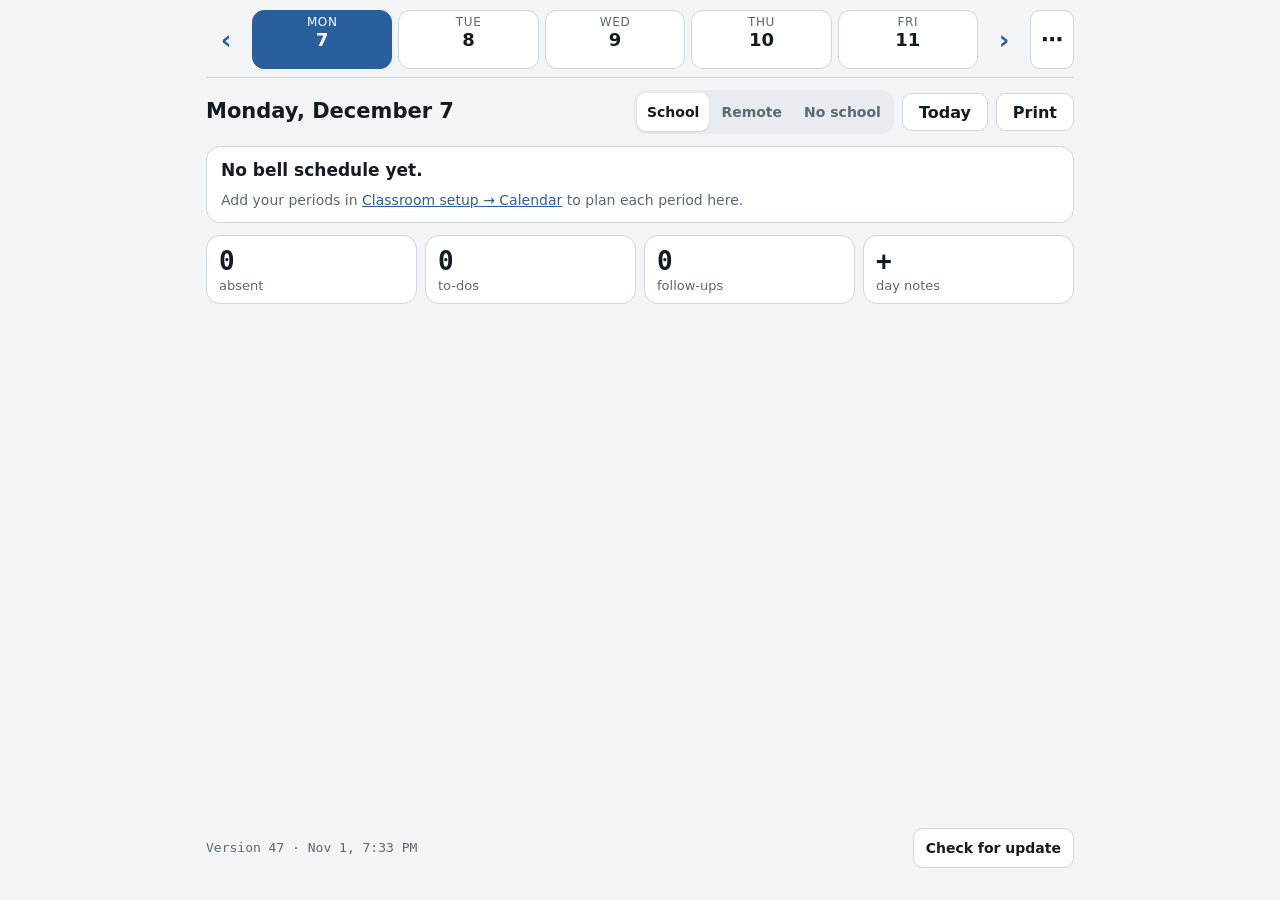
==== day/index.html @ 0de00d27 "Day: new day-as-hub planner — week strip, periods with lesson plan/continued/what happened, suggeste" ====
<!doctype html>
<html lang="en">
<head>
<meta charset="utf-8">
<meta name="viewport" content="width=device-width, initial-scale=1, viewport-fit=cover">
<meta name="theme-color" content="#1e7a46">
<title>Day</title>
<link rel="manifest" href="manifest.webmanifest">
<link rel="icon" href="icon.svg">
<link rel="stylesheet" href="../shared/classroom.css">
<style>
/* The day is the hub: week strip, the day's periods, then small tiles that open detail sheets */
body::before{content:"";position:fixed;inset:0 0 auto;height:env(safe-area-inset-top,0px);z-index:10;background:var(--bg)}
main{gap:12px;padding-top:0;max-width:900px}
.head{position:sticky;top:env(safe-area-inset-top,0px);z-index:5;background:var(--bg);padding-block:10px 8px;display:flex;flex-direction:column;gap:8px;border-bottom:1px solid var(--line)}
.iconbtn{min-height:44px;min-width:44px;padding:0;font-size:22px;background:var(--card);border:1.5px solid var(--line);color:var(--fg)}
.week{display:flex;gap:6px;align-items:stretch}
.week .nav{min-width:40px;padding:0;background:none;border:0;color:var(--accent);font-size:26px}
.wd{flex:1;display:flex;flex-direction:column;align-items:center;gap:0;min-height:56px;padding:4px 2px;background:var(--card);border:1.5px solid var(--line);border-radius:12px;color:var(--fg);font-weight:500}
.wd small{font-size:12px;color:var(--muted);text-transform:uppercase;letter-spacing:.05em}
.wd b{font-size:18px}
.wd i{font-style:normal;font-size:11px;color:var(--muted);min-height:14px}
.wd[aria-pressed="true"]{border-color:var(--accent);background:var(--accent);color:var(--onaccent)}
.wd[aria-pressed="true"] small,.wd[aria-pressed="true"] i{color:var(--onaccent)}
.wd.today b{text-decoration:underline;text-underline-offset:3px}
.wd.off{opacity:.55}
#view{display:flex;flex-direction:column;gap:12px}
.dayh{display:flex;align-items:center;gap:8px;flex-wrap:wrap}
.dayh h1{flex:1;font-size:21px}
.dayh .seg button{min-height:38px;font-size:14px;padding:0 10px}
.card{background:var(--card);border:1px solid var(--line);border-radius:14px;padding:12px 14px;display:flex;flex-direction:column;gap:8px}
.meta{font-size:14px;color:var(--muted)}
.per{display:grid;grid-template-columns:76px 1fr;gap:4px 12px;width:100%;text-align:left;background:var(--card);border:1px solid var(--line);border-radius:14px;padding:10px 12px;color:var(--fg);font-weight:400;min-height:0;align-items:start}
.per .tm{font:600 14px var(--mono);color:var(--muted);padding-top:2px}
.per .tm small{display:block;font-size:12px;font-weight:400}
.per .bd{display:flex;flex-direction:column;gap:4px;min-width:0}
.per .ttl{display:flex;gap:8px;align-items:baseline;flex-wrap:wrap}
.per .ttl b{font-size:16px}
.per .ttl span{color:var(--muted);font-size:14px}
.per .les{font-size:15px}
.per .les.none{color:var(--muted);font-style:italic}
.per .row{display:flex;gap:6px;flex-wrap:wrap;align-items:center}
.per.quiet{padding:6px 12px;background:transparent;border-style:dashed}
.per.quiet .ttl b{font-weight:500;color:var(--muted)}
.per.now{border:2px solid var(--accent)}
.chip{font:600 12px var(--sans);border-radius:999px;padding:3px 9px;border:1.5px solid var(--line);color:var(--fg);background:var(--sunk);white-space:nowrap;max-width:100%;overflow:hidden;text-overflow:ellipsis}
.chip.sug{border-style:dashed;background:none;color:var(--muted)}
.chip.keep{border-color:var(--part);color:var(--part);background:none}
.chip.done{border-color:var(--got);color:var(--got);background:none}
.chip.cont{border-color:var(--accent);color:var(--accent);background:none}
.tiles{display:grid;grid-template-columns:repeat(4,1fr);gap:8px}
@media (max-width:620px){.tiles{grid-template-columns:1fr 1fr}}
.tile{display:flex;flex-direction:column;align-items:flex-start;gap:2px;background:var(--card);border:1px solid var(--line);border-radius:14px;padding:10px 12px;color:var(--fg);min-height:0;font-weight:500;text-align:left}
.tile b{font:700 26px var(--mono)}
.tile span{font-size:13px;color:var(--muted)}
.tile.alert b{color:var(--not)}
.off-card{text-align:center;padding:28px 12px;color:var(--muted)}
.field{display:flex;flex-direction:column;gap:4px}
.lbl{font-weight:600;font-size:15px}
.sheet input[type=text],.sheet input[type=url],.sheet textarea{width:100%}
input[type=url]{font:500 16px var(--sans);padding:10px 12px;border:1.5px solid var(--line);border-radius:10px;background:var(--card);color:var(--fg);min-width:0}
.sheet textarea{font:15px/1.4 var(--sans);padding:10px 12px;border:1.5px solid var(--line);border-radius:10px;background:var(--card);color:var(--fg);min-height:70px}
.lesopt{display:flex;gap:10px;align-items:center;padding:8px 6px;border-top:1px solid var(--line);font-size:15px}
.lesopt input[type=radio]{width:22px;height:22px;flex-shrink:0}
.lesopt span{flex:1;min-width:0}
.lesopt small{color:var(--muted)}
.pr{display:flex;gap:8px;align-items:center;border-top:1px solid var(--line);padding:8px 2px;flex-wrap:wrap}
.pr .t{flex:1;min-width:200px;font-size:15px}
.pr .t small{display:block;color:var(--muted)}
.pr button{min-height:38px;padding:0 12px;font-size:14px}
.mrow{display:flex;flex-direction:column;gap:6px;border-top:1px solid var(--line);padding:8px 2px}
.mrow .nums{display:flex;gap:8px;align-items:center;flex-wrap:wrap}
.step{display:inline-flex;align-items:center;gap:4px}
.step button{min-width:44px;min-height:44px;padding:0;font-size:20px;background:var(--card);border:1.5px solid var(--line);color:var(--fg)}
.step output{min-width:36px;text-align:center;font:700 18px var(--mono)}
.todo{display:flex;gap:10px;align-items:center;border-top:1px solid var(--line);padding:8px 2px;font-size:16px}
.todo input{width:24px;height:24px;flex-shrink:0}
.todo span{flex:1}
.todo.done span{text-decoration:line-through;color:var(--muted)}
.todo small{color:var(--muted)}
.studs{display:flex;flex-wrap:wrap;gap:6px}
.studs button{min-height:42px;padding:0 12px;background:var(--card);border:1.5px solid var(--line);color:var(--fg);font-weight:500}
.studs button[aria-pressed="true"]{background:var(--not);border-color:var(--not);color:var(--onaccent)}
.sticky-actions{position:sticky;bottom:calc(-18px - env(safe-area-inset-bottom,0px));background:var(--card);padding:10px 6px calc(18px + env(safe-area-inset-bottom,0px));margin-bottom:calc(-18px - env(safe-area-inset-bottom,0px));display:flex;gap:10px}
.sticky-actions button{flex:1}
.toast{position:fixed;left:50%;transform:translateX(-50%);top:calc(16px + env(safe-area-inset-top,0px));z-index:40;background:var(--fg);color:var(--bg);padding:10px 16px;border-radius:12px;font:600 15px var(--sans)}
a.lnk{color:var(--accent);word-break:break-all}
#printout{display:none}
@media print{
  html,body{height:auto;background:#fff}
  body>*{display:none!important}
  #printout{display:block!important;font:12px var(--sans);color:#000}
  #printout h1{font-size:18px;margin:0 0 6px}
  #printout h2{font-size:14px;margin:12px 0 4px}
  #printout .pp{border-top:1px solid #999;padding:5px 0;break-inside:avoid;display:grid;grid-template-columns:90px 1fr;gap:2px 10px}
  #printout .pp .tm{font-variant-numeric:tabular-nums}
  #printout .pg{display:flex;gap:8px;font-size:11px}
  #printout .pg span:first-child{flex:1}
  #printout .bx{white-space:nowrap;font-size:13px}
  #printout ul{margin:2px 0;padding-left:16px}
  #printout .lines{height:22px;border-bottom:1px solid #bbb}
  #printout .big{height:110px;background:repeating-linear-gradient(#fff 0 22px,#bbb 22px 23px)}
}
</style>
</head>
<body>
<main>
  <div class="head">
    <div class="week" id="week"></div>
  </div>
  <div id="view"></div>
</main>
<div class="scrim" id="sheetWrap" hidden><div class="sheet" id="sheet" role="dialog"></div></div>
<div class="toast" id="toast" hidden></div>
<div id="printout"></div>
<script src="../shared/classroom.js"></script>
<script src="../shared/iepcore.js"></script>
<script src="day.js"></script>
<script src="../shared/version.js"></script>
<script src="../shared/app.js"></script>
</body>
</html>
---- shared/classroom.css ----
/* Shared look for all classroom apps: tokens, controls, seat layouts (grid / pods / list) */
:root{
  --bg:#f2f4f6; --card:#ffffff; --sunk:#e8ecf0; --fg:#121a22; --muted:#5b6874; --line:#cfd6dd; --accent:#2a5f9e; --onaccent:#ffffff;
  --got:#1e7a46; --part:#a8730c; --not:#b3322e;
  --sans: system-ui, -apple-system, "Segoe UI", Roboto, sans-serif;
  --mono: ui-monospace, "Roboto Mono", Menlo, monospace;
  color-scheme: light;
  padding-top:env(safe-area-inset-top,0px); padding-bottom:env(safe-area-inset-bottom,0px);
}
@media (prefers-color-scheme: dark){:root{
  --bg:#0f151b; --card:#19212a; --sunk:#141b22; --fg:#e9eef3; --muted:#9aa7b3; --line:#2d3946; --accent:#79aee6; --onaccent:#0f151b;
  --got:#4cc382; --part:#e2b04a; --not:#ef7a72; color-scheme:dark}}
[hidden]{display:none!important}
html{height:100%;box-sizing:border-box}
*,*::before,*::after{box-sizing:inherit}
html,body{background:var(--bg)}
body{margin:0;height:100%;color:var(--fg);font-family:var(--sans);font-size:17px;line-height:1.4}
main{max-width:800px;margin:0 auto;min-height:100%;padding-block:14px 32px;
  padding-left:max(16px, env(safe-area-inset-left,0px));padding-right:max(16px, env(safe-area-inset-right,0px));
  display:flex;flex-direction:column;gap:14px}
h1{font-size:22px;margin:0}
h2{font-size:18px;margin:0}
.bar{display:flex;gap:10px;align-items:center;flex-wrap:wrap}
.grow{flex:1;min-width:0}
input[type=text],input[type=number],input[type=date],select,textarea{font:500 17px var(--sans);padding:10px 12px;border:1.5px solid var(--line);border-radius:10px;background:var(--card);color:var(--fg)}
input:focus,select:focus,textarea:focus{outline:none;border-color:var(--accent)}
select{min-height:48px}
button,.btn{font:600 16px var(--sans);border-radius:10px;cursor:pointer;min-height:48px;padding:0 16px;display:inline-flex;align-items:center;justify-content:center;gap:6px;text-decoration:none}
button:focus-visible,.btn:focus-visible{outline:3px solid var(--accent);outline-offset:2px}
.primary{background:var(--accent);color:var(--onaccent);border:0}
.ghost{background:var(--card);color:var(--fg);border:1.5px solid var(--line)}
.plain{background:none;border:0;color:var(--accent)}
.danger{background:var(--not);color:var(--onaccent);border:0}
button:disabled{opacity:.4;cursor:default}
.hint{font-size:14px;color:var(--muted);margin:0}
.panel{display:flex;flex-direction:column;gap:12px;background:var(--card);border:1px solid var(--line);border-radius:14px;padding:16px}

/* segmented control */
.seg{display:inline-flex;background:var(--sunk);border-radius:12px;padding:3px;gap:2px}
.seg button{min-height:42px;border:0;background:none;color:var(--muted);border-radius:9px;padding:0 14px}
.seg button[aria-pressed="true"]{background:var(--card);color:var(--fg);box-shadow:0 1px 2px rgb(0 0 0 / .12)}

/* bottom sheet */
.scrim{position:fixed;inset:0;background:rgb(0 0 0 / .35);z-index:20;display:flex;align-items:flex-end;justify-content:center}
.sheet{background:var(--card);width:100%;max-width:640px;border-radius:18px 18px 0 0;
  padding:18px max(18px, env(safe-area-inset-right,0px)) calc(18px + env(safe-area-inset-bottom,0px)) max(18px, env(safe-area-inset-left,0px));
  display:flex;flex-direction:column;gap:6px;max-height:85%;overflow:auto}
/* rows keep their natural height; the sheet scrolls instead of squeezing them */
.sheet>*{flex-shrink:0}
.sheet .item{justify-content:flex-start;background:none;border:0;color:var(--fg);font-weight:500;padding:0 6px;min-height:52px;width:100%;text-align:left}
.sheet .item:active{background:var(--sunk)}
.sheet .item small{margin-left:auto;color:var(--muted);font-weight:500}
.sheet .item.col{flex-direction:column;align-items:flex-start;gap:2px;padding:8px 6px}
.sheet .item.col small{margin-left:0}
.sheet hr{border:0;border-top:1px solid var(--line);margin:6px 0;width:100%}

/* seats: the layout fills whatever height its container gives it */
.board{text-align:center;font-size:11px;letter-spacing:.14em;text-transform:uppercase;color:var(--muted);border-bottom:2px solid var(--fg);padding-bottom:3px}
.seats-grid{display:grid;gap:8px;height:100%;grid-auto-rows:1fr}
.seats-pods{display:grid;gap:10px;height:100%;grid-template-columns:repeat(2,1fr);grid-auto-rows:1fr}
@media (orientation:landscape){.seats-pods{grid-template-columns:repeat(3,1fr)}}
.seats-list{display:grid;gap:8px;height:100%;grid-template-columns:repeat(auto-fill,minmax(140px,1fr));grid-auto-rows:minmax(64px,1fr);align-content:stretch;overflow:auto}
.pod{border:1.5px solid var(--line);border-radius:14px;padding:6px;display:flex;flex-direction:column;gap:4px;min-height:0;background:var(--sunk)}
.pod h3{margin:0 0 0 4px;font-size:11px;letter-spacing:.1em;text-transform:uppercase;color:var(--muted)}
.pod .in{flex:1;min-height:0;display:grid;grid-template-columns:repeat(3,1fr);grid-auto-rows:1fr;gap:5px}
.seat{container-type:size;border:2px solid var(--line);background:var(--card);color:var(--fg);border-radius:12px;min-height:0;min-width:0;padding:2px;
  display:flex;flex-direction:column;align-items:center;justify-content:center;gap:1px;overflow:hidden;
  user-select:none;-webkit-tap-highlight-color:transparent;touch-action:manipulation}
.seat .id{font:600 11px var(--mono);color:var(--muted)}
.seat .name{font:700 15px var(--sans);max-width:96%;overflow:hidden;text-overflow:ellipsis;white-space:nowrap}
.seats-list .seat .name{font-size:17px}
.seat .mark{font:800 30px var(--sans);line-height:1;min-height:1em}
.seat .word{font:600 11px var(--sans);text-transform:uppercase;letter-spacing:.06em;min-height:1.3em}
@container (max-height:92px){.seat .word{display:none}}
@container (max-height:70px){.seat .mark{font-size:20px}.seat .id{display:none}}
@container (max-width:90px){.seat .word{display:none}}
/* state weight comes from an inner outline so the seat never changes size */
.seat[data-s="got"],.seat[data-s="part"],.seat[data-s="not"]{outline-offset:-4px;outline-width:2px}
.seat[data-s="got"]{border-color:var(--got);outline-style:solid;outline-color:var(--got)}
.seat[data-s="got"] .mark,.seat[data-s="got"] .word{color:var(--got)}
.seat[data-s="part"]{border-color:var(--part);border-style:dashed;outline-style:dashed;outline-color:var(--part)}
.seat[data-s="part"] .mark,.seat[data-s="part"] .word{color:var(--part)}
.seat[data-s="not"]{border-color:var(--not);border-style:dotted;outline-style:dotted;outline-color:var(--not)}
.seat[data-s="not"] .mark,.seat[data-s="not"] .word{color:var(--not)}
.seat[data-off="1"]{opacity:.35}
.seat[data-ov="1"] .name{font-style:italic;text-decoration:underline dotted}
.seat[data-empty="1"] .name{color:var(--muted);font-weight:500}
.editing .seat{border-style:dashed}
.editing .seat.sel{border-color:var(--accent);border-style:solid;outline:2px solid var(--accent);outline-offset:-4px}

/* version line */
.appver{margin-top:auto;display:flex;gap:12px;align-items:center;flex-wrap:wrap;font-size:13px;color:var(--muted)}
.appver span:first-child{flex:1;font-family:var(--mono)}
.appver button{min-height:40px;font-size:14px;padding:0 12px}
#netstate{color:var(--part);font-weight:600}
@media print{.appver{display:none!important}}
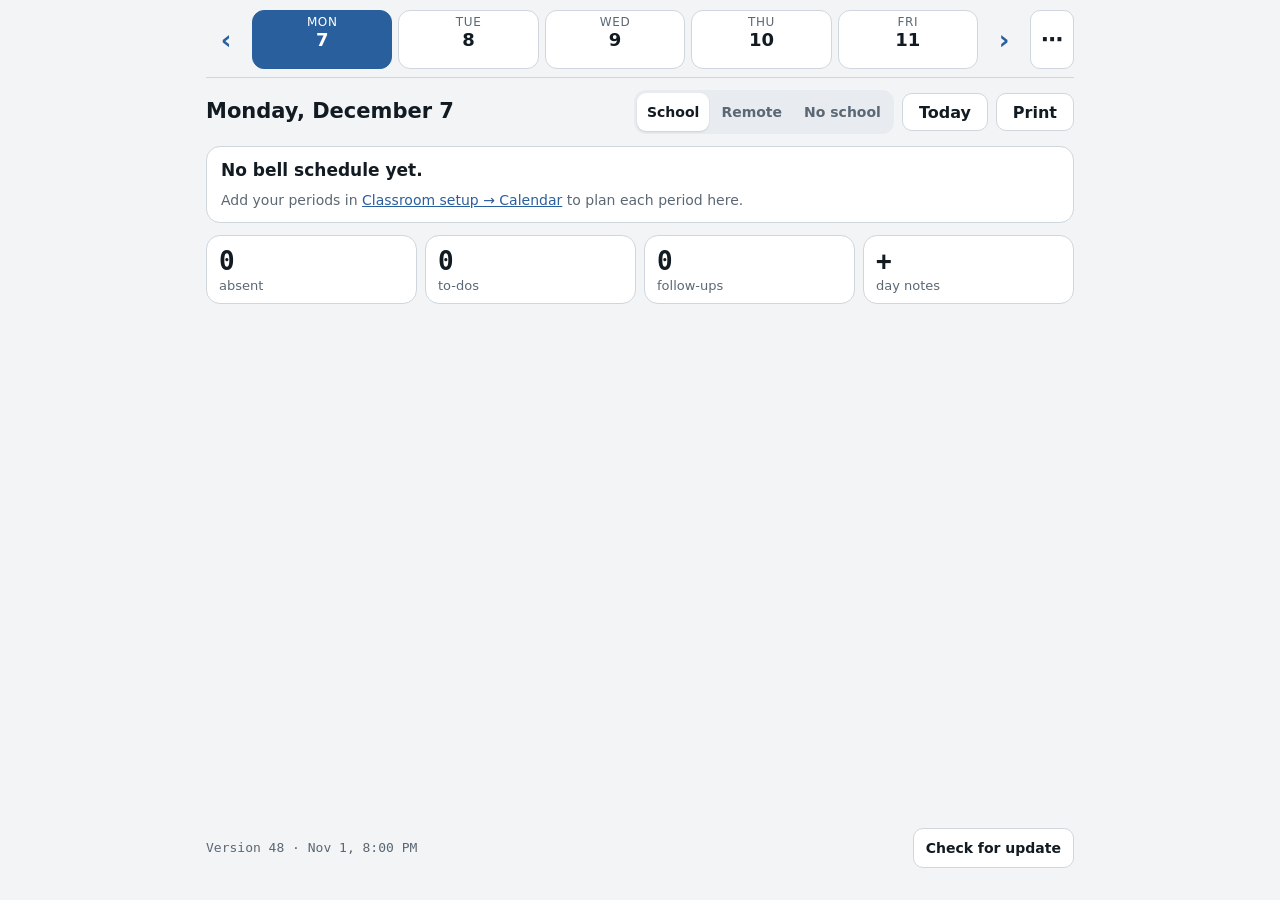
==== commit 39cab420: "Day Planner: own name/icon/id, scaffold file links per lesson, now line Co-Authored-By: Claude Opus " ====
--- a/day/index.html
+++ b/day/index.html
@@ -3,8 +3,8 @@
 <head>
 <meta charset="utf-8">
 <meta name="viewport" content="width=device-width, initial-scale=1, viewport-fit=cover">
-<meta name="theme-color" content="#1e7a46">
-<title>Day</title>
+<meta name="theme-color" content="#c2410c">
+<title>Day Planner</title>
 <link rel="manifest" href="manifest.webmanifest">
 <link rel="icon" href="icon.svg">
 <link rel="stylesheet" href="../shared/classroom.css">
@@ -43,6 +43,10 @@
 .per.quiet{padding:6px 12px;background:transparent;border-style:dashed}
 .per.quiet .ttl b{font-weight:500;color:var(--muted)}
 .per.now{border:2px solid var(--accent)}
+.nowline{display:flex;align-items:center;gap:8px;color:var(--not);font:700 13px var(--sans);margin:-4px 0}
+.nowline::before{content:"";width:10px;height:10px;border-radius:50%;background:var(--not);flex-shrink:0}
+.nowline::after{content:"";flex:1;height:2px;background:var(--not)}
+.nowline span{white-space:nowrap}
 .chip{font:600 12px var(--sans);border-radius:999px;padding:3px 9px;border:1.5px solid var(--line);color:var(--fg);background:var(--sunk);white-space:nowrap;max-width:100%;overflow:hidden;text-overflow:ellipsis}
 .chip.sug{border-style:dashed;background:none;color:var(--muted)}
 .chip.keep{border-color:var(--part);color:var(--part);background:none}
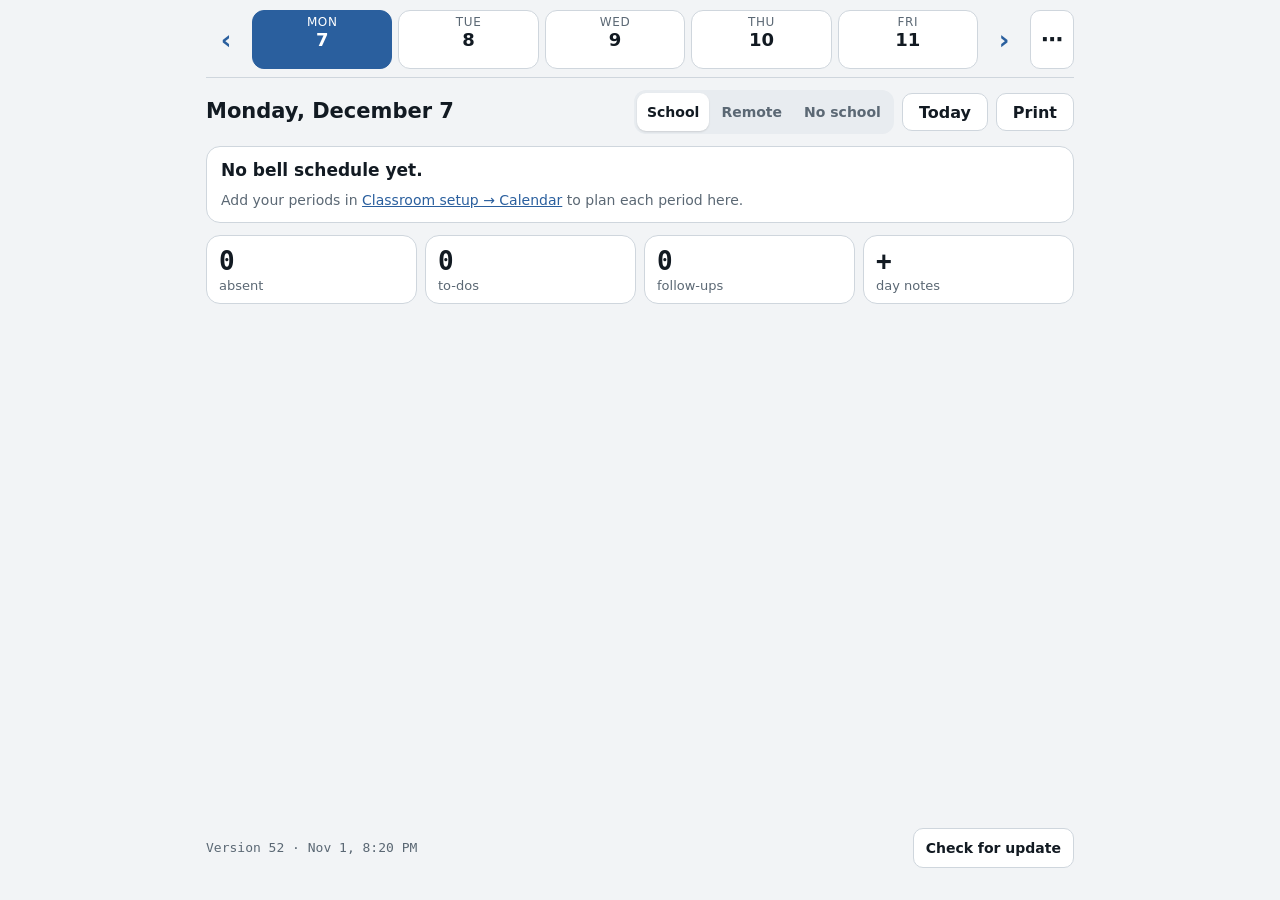
==== commit 98ed6ed2: "Move Day Planner to /planner/ so Android installs it as a new app; /day/ redirects Co-Authored-By: C" ====
--- a/day/index.html
+++ b/day/index.html
@@ -1,126 +1,6 @@
 <!doctype html>
-<html lang="en">
-<head>
-<meta charset="utf-8">
-<meta name="viewport" content="width=device-width, initial-scale=1, viewport-fit=cover">
-<meta name="theme-color" content="#c2410c">
-<title>Day Planner</title>
-<link rel="manifest" href="manifest.webmanifest">
-<link rel="icon" href="icon.svg">
-<link rel="stylesheet" href="../shared/classroom.css">
-<style>
-/* The day is the hub: week strip, the day's periods, then small tiles that open detail sheets */
-body::before{content:"";position:fixed;inset:0 0 auto;height:env(safe-area-inset-top,0px);z-index:10;background:var(--bg)}
-main{gap:12px;padding-top:0;max-width:900px}
-.head{position:sticky;top:env(safe-area-inset-top,0px);z-index:5;background:var(--bg);padding-block:10px 8px;display:flex;flex-direction:column;gap:8px;border-bottom:1px solid var(--line)}
-.iconbtn{min-height:44px;min-width:44px;padding:0;font-size:22px;background:var(--card);border:1.5px solid var(--line);color:var(--fg)}
-.week{display:flex;gap:6px;align-items:stretch}
-.week .nav{min-width:40px;padding:0;background:none;border:0;color:var(--accent);font-size:26px}
-.wd{flex:1;display:flex;flex-direction:column;align-items:center;gap:0;min-height:56px;padding:4px 2px;background:var(--card);border:1.5px solid var(--line);border-radius:12px;color:var(--fg);font-weight:500}
-.wd small{font-size:12px;color:var(--muted);text-transform:uppercase;letter-spacing:.05em}
-.wd b{font-size:18px}
-.wd i{font-style:normal;font-size:11px;color:var(--muted);min-height:14px}
-.wd[aria-pressed="true"]{border-color:var(--accent);background:var(--accent);color:var(--onaccent)}
-.wd[aria-pressed="true"] small,.wd[aria-pressed="true"] i{color:var(--onaccent)}
-.wd.today b{text-decoration:underline;text-underline-offset:3px}
-.wd.off{opacity:.55}
-#view{display:flex;flex-direction:column;gap:12px}
-.dayh{display:flex;align-items:center;gap:8px;flex-wrap:wrap}
-.dayh h1{flex:1;font-size:21px}
-.dayh .seg button{min-height:38px;font-size:14px;padding:0 10px}
-.card{background:var(--card);border:1px solid var(--line);border-radius:14px;padding:12px 14px;display:flex;flex-direction:column;gap:8px}
-.meta{font-size:14px;color:var(--muted)}
-.per{display:grid;grid-template-columns:76px 1fr;gap:4px 12px;width:100%;text-align:left;background:var(--card);border:1px solid var(--line);border-radius:14px;padding:10px 12px;color:var(--fg);font-weight:400;min-height:0;align-items:start}
-.per .tm{font:600 14px var(--mono);color:var(--muted);padding-top:2px}
-.per .tm small{display:block;font-size:12px;font-weight:400}
-.per .bd{display:flex;flex-direction:column;gap:4px;min-width:0}
-.per .ttl{display:flex;gap:8px;align-items:baseline;flex-wrap:wrap}
-.per .ttl b{font-size:16px}
-.per .ttl span{color:var(--muted);font-size:14px}
-.per .les{font-size:15px}
-.per .les.none{color:var(--muted);font-style:italic}
-.per .row{display:flex;gap:6px;flex-wrap:wrap;align-items:center}
-.per.quiet{padding:6px 12px;background:transparent;border-style:dashed}
-.per.quiet .ttl b{font-weight:500;color:var(--muted)}
-.per.now{border:2px solid var(--accent)}
-.nowline{display:flex;align-items:center;gap:8px;color:var(--not);font:700 13px var(--sans);margin:-4px 0}
-.nowline::before{content:"";width:10px;height:10px;border-radius:50%;background:var(--not);flex-shrink:0}
-.nowline::after{content:"";flex:1;height:2px;background:var(--not)}
-.nowline span{white-space:nowrap}
-.chip{font:600 12px var(--sans);border-radius:999px;padding:3px 9px;border:1.5px solid var(--line);color:var(--fg);background:var(--sunk);white-space:nowrap;max-width:100%;overflow:hidden;text-overflow:ellipsis}
-.chip.sug{border-style:dashed;background:none;color:var(--muted)}
-.chip.keep{border-color:var(--part);color:var(--part);background:none}
-.chip.done{border-color:var(--got);color:var(--got);background:none}
-.chip.cont{border-color:var(--accent);color:var(--accent);background:none}
-.tiles{display:grid;grid-template-columns:repeat(4,1fr);gap:8px}
-@media (max-width:620px){.tiles{grid-template-columns:1fr 1fr}}
-.tile{display:flex;flex-direction:column;align-items:flex-start;gap:2px;background:var(--card);border:1px solid var(--line);border-radius:14px;padding:10px 12px;color:var(--fg);min-height:0;font-weight:500;text-align:left}
-.tile b{font:700 26px var(--mono)}
-.tile span{font-size:13px;color:var(--muted)}
-.tile.alert b{color:var(--not)}
-.off-card{text-align:center;padding:28px 12px;color:var(--muted)}
-.field{display:flex;flex-direction:column;gap:4px}
-.lbl{font-weight:600;font-size:15px}
-.sheet input[type=text],.sheet input[type=url],.sheet textarea{width:100%}
-input[type=url]{font:500 16px var(--sans);padding:10px 12px;border:1.5px solid var(--line);border-radius:10px;background:var(--card);color:var(--fg);min-width:0}
-.sheet textarea{font:15px/1.4 var(--sans);padding:10px 12px;border:1.5px solid var(--line);border-radius:10px;background:var(--card);color:var(--fg);min-height:70px}
-.lesopt{display:flex;gap:10px;align-items:center;padding:8px 6px;border-top:1px solid var(--line);font-size:15px}
-.lesopt input[type=radio]{width:22px;height:22px;flex-shrink:0}
-.lesopt span{flex:1;min-width:0}
-.lesopt small{color:var(--muted)}
-.pr{display:flex;gap:8px;align-items:center;border-top:1px solid var(--line);padding:8px 2px;flex-wrap:wrap}
-.pr .t{flex:1;min-width:200px;font-size:15px}
-.pr .t small{display:block;color:var(--muted)}
-.pr button{min-height:38px;padding:0 12px;font-size:14px}
-.mrow{display:flex;flex-direction:column;gap:6px;border-top:1px solid var(--line);padding:8px 2px}
-.mrow .nums{display:flex;gap:8px;align-items:center;flex-wrap:wrap}
-.step{display:inline-flex;align-items:center;gap:4px}
-.step button{min-width:44px;min-height:44px;padding:0;font-size:20px;background:var(--card);border:1.5px solid var(--line);color:var(--fg)}
-.step output{min-width:36px;text-align:center;font:700 18px var(--mono)}
-.todo{display:flex;gap:10px;align-items:center;border-top:1px solid var(--line);padding:8px 2px;font-size:16px}
-.todo input{width:24px;height:24px;flex-shrink:0}
-.todo span{flex:1}
-.todo.done span{text-decoration:line-through;color:var(--muted)}
-.todo small{color:var(--muted)}
-.studs{display:flex;flex-wrap:wrap;gap:6px}
-.studs button{min-height:42px;padding:0 12px;background:var(--card);border:1.5px solid var(--line);color:var(--fg);font-weight:500}
-.studs button[aria-pressed="true"]{background:var(--not);border-color:var(--not);color:var(--onaccent)}
-.sticky-actions{position:sticky;bottom:calc(-18px - env(safe-area-inset-bottom,0px));background:var(--card);padding:10px 6px calc(18px + env(safe-area-inset-bottom,0px));margin-bottom:calc(-18px - env(safe-area-inset-bottom,0px));display:flex;gap:10px}
-.sticky-actions button{flex:1}
-.toast{position:fixed;left:50%;transform:translateX(-50%);top:calc(16px + env(safe-area-inset-top,0px));z-index:40;background:var(--fg);color:var(--bg);padding:10px 16px;border-radius:12px;font:600 15px var(--sans)}
-a.lnk{color:var(--accent);word-break:break-all}
-#printout{display:none}
-@media print{
-  html,body{height:auto;background:#fff}
-  body>*{display:none!important}
-  #printout{display:block!important;font:12px var(--sans);color:#000}
-  #printout h1{font-size:18px;margin:0 0 6px}
-  #printout h2{font-size:14px;margin:12px 0 4px}
-  #printout .pp{border-top:1px solid #999;padding:5px 0;break-inside:avoid;display:grid;grid-template-columns:90px 1fr;gap:2px 10px}
-  #printout .pp .tm{font-variant-numeric:tabular-nums}
-  #printout .pg{display:flex;gap:8px;font-size:11px}
-  #printout .pg span:first-child{flex:1}
-  #printout .bx{white-space:nowrap;font-size:13px}
-  #printout ul{margin:2px 0;padding-left:16px}
-  #printout .lines{height:22px;border-bottom:1px solid #bbb}
-  #printout .big{height:110px;background:repeating-linear-gradient(#fff 0 22px,#bbb 22px 23px)}
-}
-</style>
-</head>
-<body>
-<main>
-  <div class="head">
-    <div class="week" id="week"></div>
-  </div>
-  <div id="view"></div>
-</main>
-<div class="scrim" id="sheetWrap" hidden><div class="sheet" id="sheet" role="dialog"></div></div>
-<div class="toast" id="toast" hidden></div>
-<div id="printout"></div>
-<script src="../shared/classroom.js"></script>
-<script src="../shared/iepcore.js"></script>
-<script src="day.js"></script>
-<script src="../shared/version.js"></script>
-<script src="../shared/app.js"></script>
-</body>
-</html>
+<html lang="en"><head><meta charset="utf-8"><meta name="viewport" content="width=device-width, initial-scale=1">
+<title>Day Planner moved</title>
+<meta http-equiv="refresh" content="0; url=../planner/">
+<style>body{font:18px system-ui,sans-serif;margin:0;padding:32px 16px;background:#f2f4f6;color:#121a22}a{color:#c2410c;font-weight:700}</style></head>
+<body><p>The Day Planner moved. <a href="../planner/">Open it here</a>.</p></body></html>
